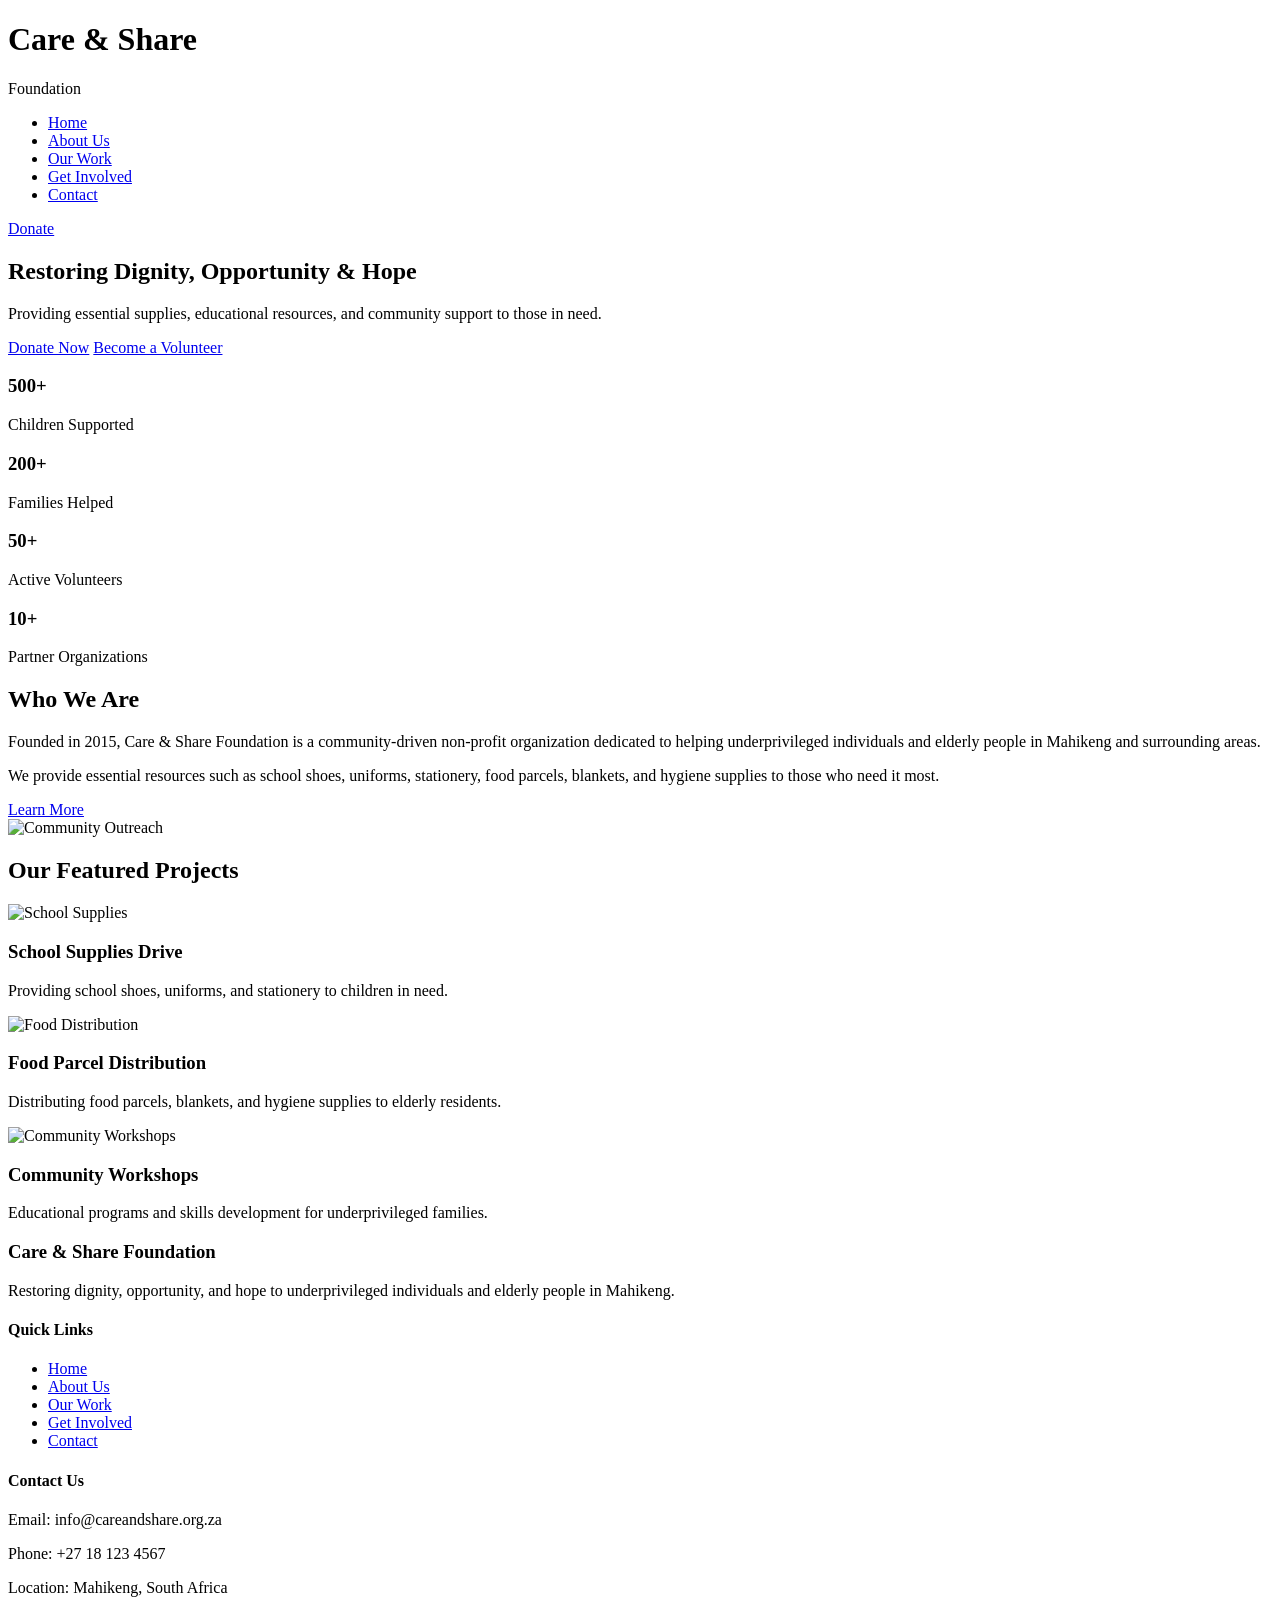
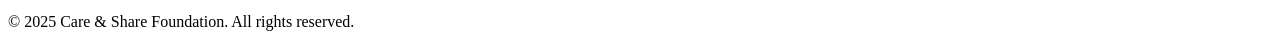
==== index.html @ 55c4fe8b "Update index.html" ====
<!DOCTYPE html>
<html lang="en">
<head>
    <meta charset="UTF-8" />
    <meta name="viewport" content="width=device-width, initial-scale=1.0" />
    <title>Home - Care &amp; Share Foundation</title>
    
</head>
<body>

    <!-- ===== HEADER / NAVIGATION ===== -->
    <header>
        <div class="container">
            <div class="logo">
                <h1>Care &amp; Share</h1>
                <p>Foundation</p>
            </div>
            <nav>
                <ul>
                    <li><a href="index.html" class="active">Home</a></li>
                    <li><a href="about.html">About Us</a></li>
                    <li><a href="services.html">Our Work</a></li>
                    <li><a href="enquiry.html">Get Involved</a></li>
                    <li><a href="contact.html">Contact</a></li>
                </ul>
            </nav>
            <div class="donate-btn">
                <a href="enquiry.html" class="btn-donate">Donate</a>
            </div>
        </div>
    </header>

    <!-- ===== HERO SECTION ===== -->
    <section class="hero">
        <div class="container">
            <div class="hero-content">
                <h2>Restoring Dignity, Opportunity &amp; Hope</h2>
                <p>Providing essential supplies, educational resources, and community support to those in need.</p>
                <div class="hero-buttons">
                    <a href="enquiry.html" class="btn-primary">Donate Now</a>
                    <a href="enquiry.html" class="btn-secondary">Become a Volunteer</a>
                </div>
            </div>
        </div>
    </section>

    <!-- ===== IMPACT STATS ===== -->
    <section class="stats">
        <div class="container">
            <div class="stat-box">
                <h3>500+</h3>
                <p>Children Supported</p>
            </div>
            <div class="stat-box">
                <h3>200+</h3>
                <p>Families Helped</p>
            </div>
            <div class="stat-box">
                <h3>50+</h3>
                <p>Active Volunteers</p>
            </div>
            <div class="stat-box">
                <h3>10+</h3>
                <p>Partner Organizations</p>
            </div>
        </div>
    </section>

    <!-- ===== ABOUT PREVIEW ===== -->
    <section class="about-preview">
        <div class="container">
            <div class="about-grid">
                <div class="about-text">
                    <h2>Who We Are</h2>
                    <p>Founded in 2015, Care &amp; Share Foundation is a community-driven non-profit organization dedicated to helping underprivileged individuals and elderly people in Mahikeng and surrounding areas.</p>
                    <p>We provide essential resources such as school shoes, uniforms, stationery, food parcels, blankets, and hygiene supplies to those who need it most.</p>
                    <a href="about.html" class="btn-primary">Learn More</a>
                </div>
                <div class="about-image">
                    <img src="_images/" alt="Community Outreach" />
                </div>
            </div>
        </div>
    </section>

    <!-- ===== FEATURED PROJECTS ===== -->
    <section class="projects">
        <div class="container">
            <h2>Our Featured Projects</h2>
            <div class="project-grid">
                <div class="project-card">
                    <img src="_images/" alt="School Supplies" />
                    <h3>School Supplies Drive</h3>
                    <p>Providing school shoes, uniforms, and stationery to children in need.</p>
                </div>
                <div class="project-card">
                    <img src="_images/" alt="Food Distribution" />
                    <h3>Food Parcel Distribution</h3>
                    <p>Distributing food parcels, blankets, and hygiene supplies to elderly residents.</p>
                </div>
                <div class="project-card">
                    <img src="_images/" alt="Community Workshops" />
                    <h3>Community Workshops</h3>
                    <p>Educational programs and skills development for underprivileged families.</p>
                </div>
            </div>
        </div>
    </section>

    <!-- ===== FOOTER ===== -->
    <footer>
        <div class="container">
            <div class="footer-grid">
                <div class="footer-about">
                    <h3>Care &amp; Share Foundation</h3>
                    <p>Restoring dignity, opportunity, and hope to underprivileged individuals and elderly people in Mahikeng.</p>
                </div>
                <div class="footer-links">
                    <h4>Quick Links</h4>
                    <ul>
                        <li><a href="index.html">Home</a></li>
                        <li><a href="about.html">About Us</a></li>
                        <li><a href="services.html">Our Work</a></li>
                        <li><a href="enquiry.html">Get Involved</a></li>
                        <li><a href="contact.html">Contact</a></li>
                    </ul>
                </div>
                <div class="footer-contact">
                    <h4>Contact Us</h4>
                    <p>Email: info@careandshare.org.za</p>
                    <p>Phone: +27 18 123 4567</p>
                    <p>Location: Mahikeng, South Africa</p>
                </div>
            </div>
            <div class="footer-bottom">
                <p>&copy; 2025 Care &amp; Share Foundation. All rights reserved.</p>
            </div>
        </div>
    </footer>

</body>
</html>
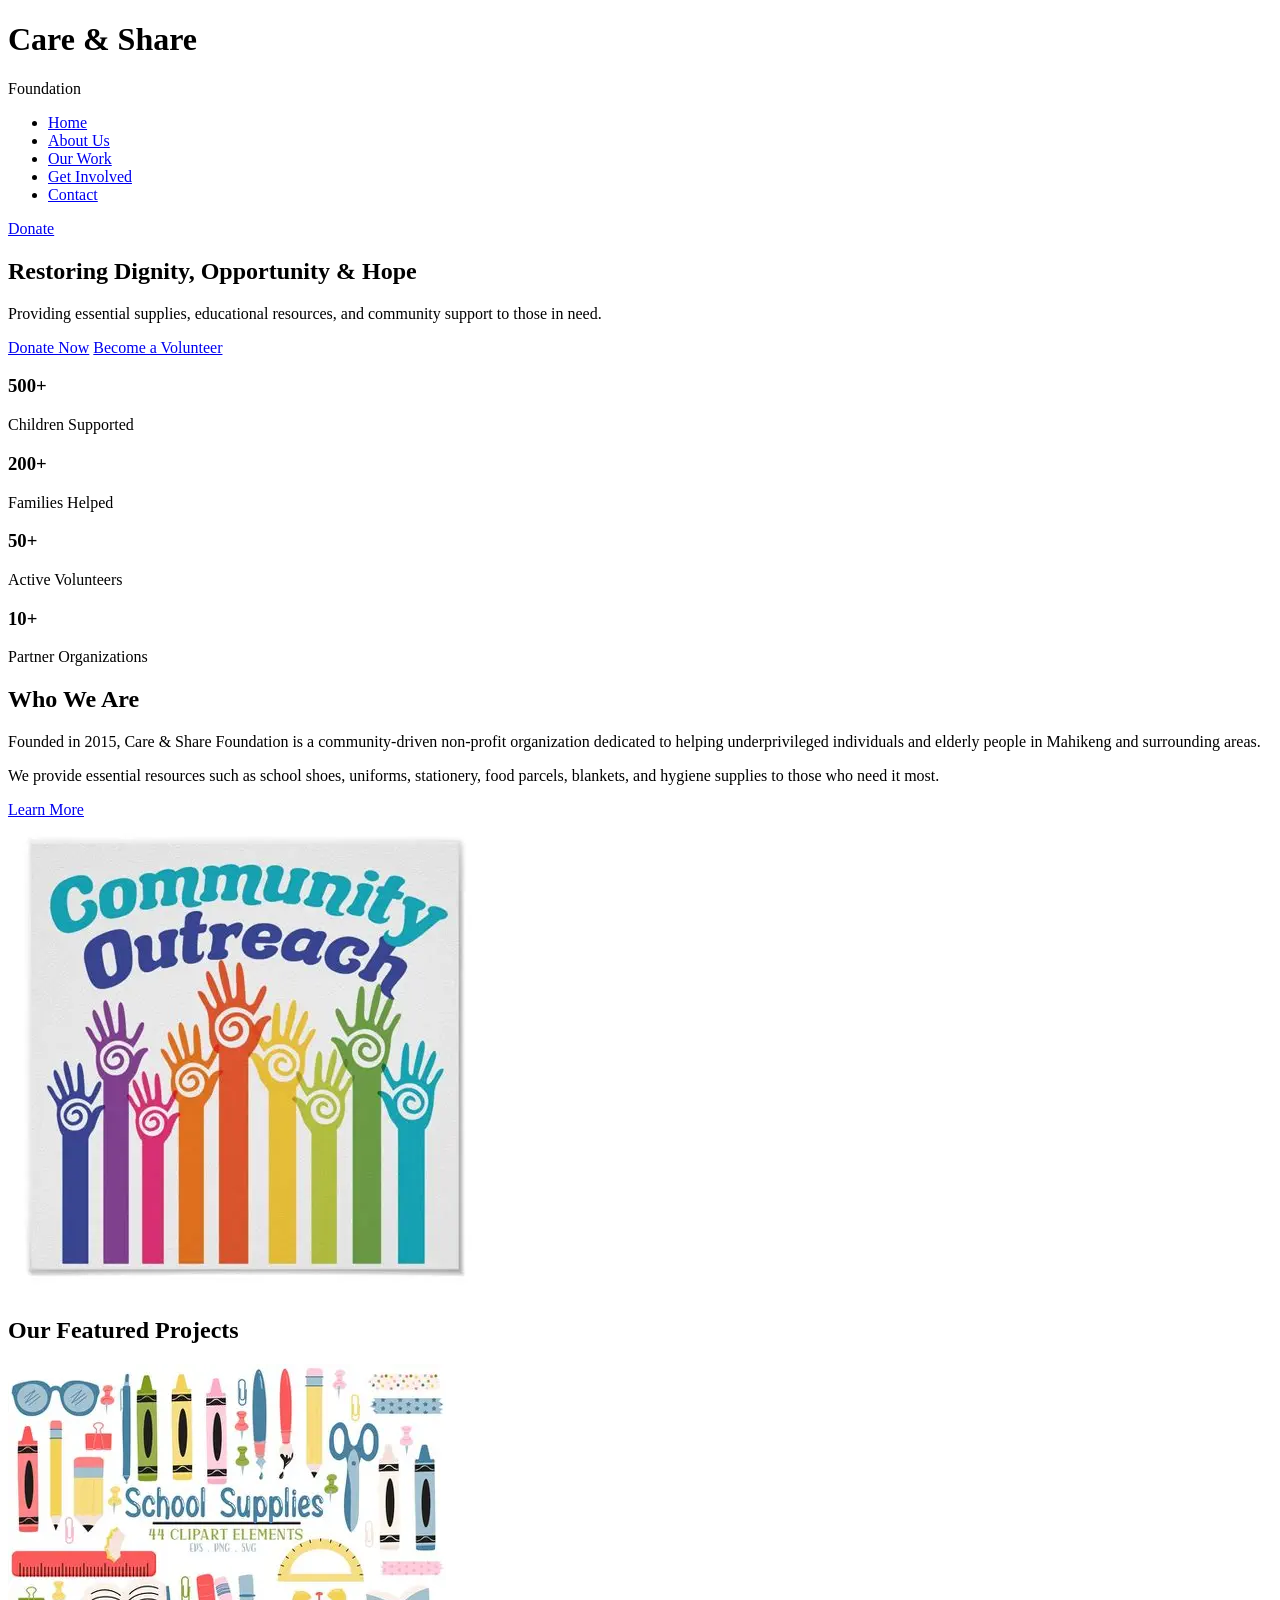
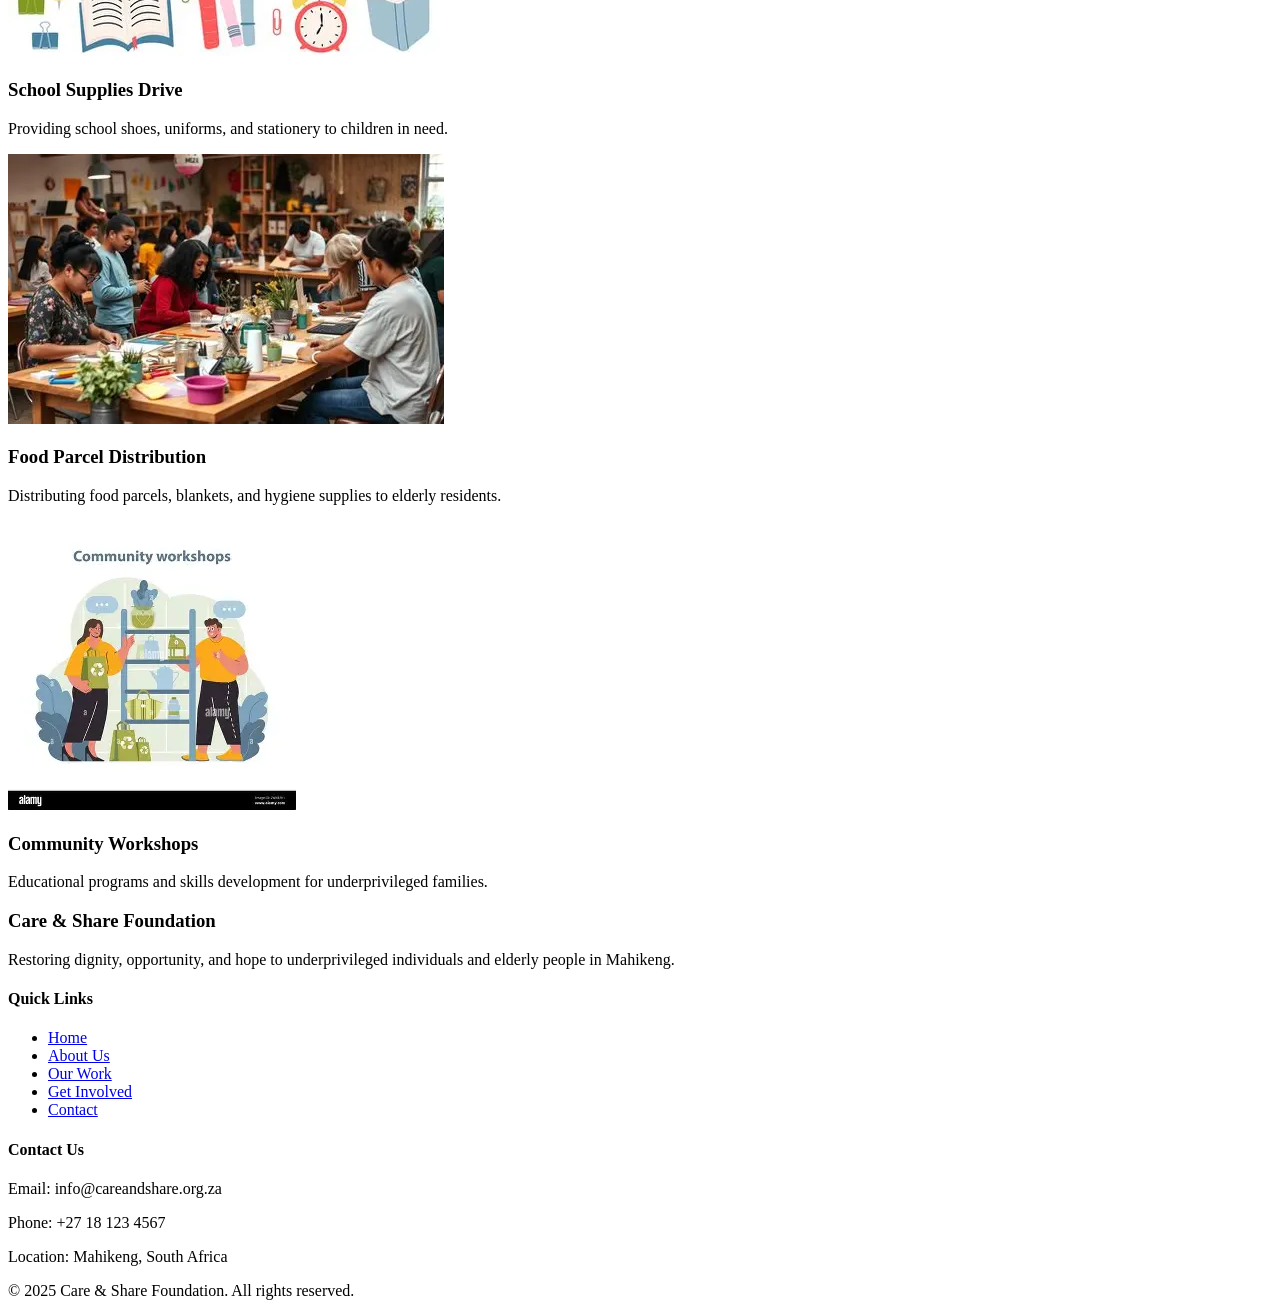
==== commit 2affb720: "Added pictures" ====
--- a/index.html
+++ b/index.html
@@ -77,7 +77,7 @@
                     <a href="about.html" class="btn-primary">Learn More</a>
                 </div>
                 <div class="about-image">
-                    <img src="_images/" alt="Community Outreach" />
+                    <img src="_images/CommumityOutrech.webp" alt="Community Outreach" />
                 </div>
             </div>
         </div>
@@ -89,17 +89,17 @@
             <h2>Our Featured Projects</h2>
             <div class="project-grid">
                 <div class="project-card">
-                    <img src="_images/" alt="School Supplies" />
+                    <img src="_images/SchoolSupplies.webp" alt="School Supplies" />
                     <h3>School Supplies Drive</h3>
                     <p>Providing school shoes, uniforms, and stationery to children in need.</p>
                 </div>
                 <div class="project-card">
-                    <img src="_images/" alt="Food Distribution" />
+                    <img src="_images/FoodDIstribution.webp" alt="Food Distribution" />
                     <h3>Food Parcel Distribution</h3>
                     <p>Distributing food parcels, blankets, and hygiene supplies to elderly residents.</p>
                 </div>
                 <div class="project-card">
-                    <img src="_images/" alt="Community Workshops" />
+                    <img src="_images/CommunityWorkshop.webp" alt="Community Workshops" />
                     <h3>Community Workshops</h3>
                     <p>Educational programs and skills development for underprivileged families.</p>
                 </div>
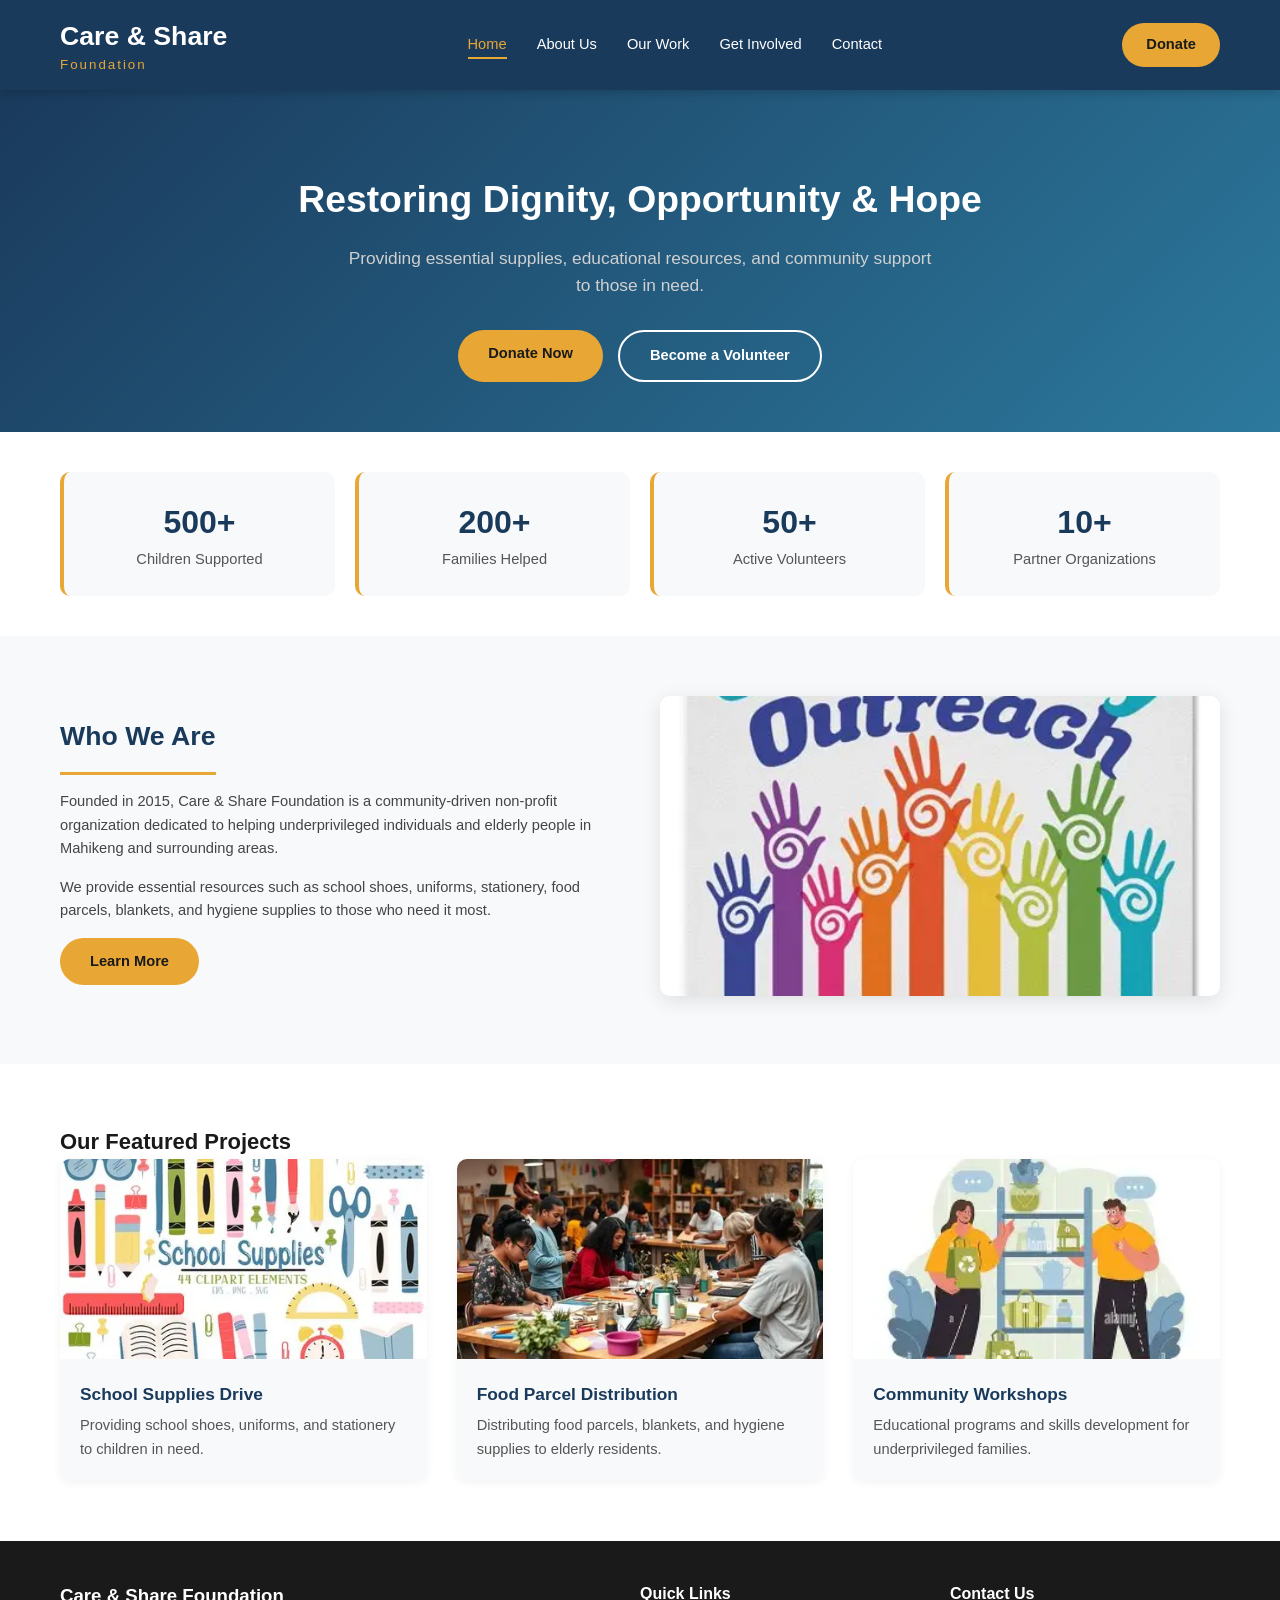
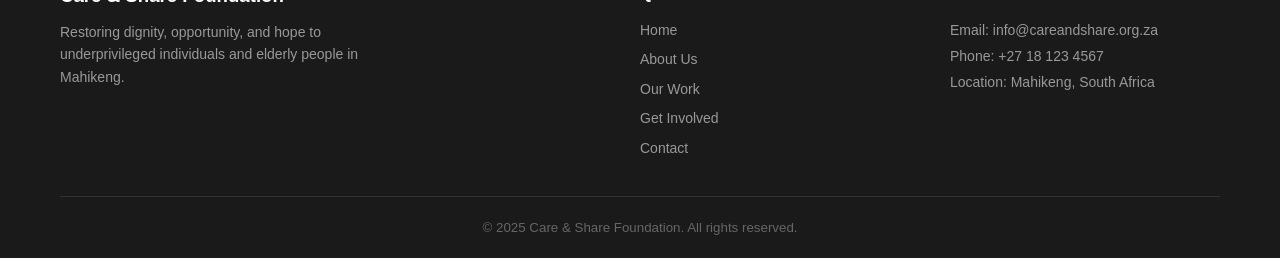
==== commit 3810ab39: "added internal javascript" ====
--- a/index.html
+++ b/index.html
@@ -3,6 +3,7 @@
 <head>
     <meta charset="UTF-8" />
     <meta name="viewport" content="width=device-width, initial-scale=1.0" />
+    <link rel="stylesheet" href="css_assets/style.css"/>
     <title>Home - Care &amp; Share Foundation</title>
     
 </head>
@@ -133,10 +134,58 @@
                 </div>
             </div>
             <div class="footer-bottom">
-                <p>&copy; 2025 Care &amp; Share Foundation. All rights reserved.</p>
+                <p>&copy; <span id="current-year">2025</span> Care &amp; Share Foundation. All rights reserved.</p>
+        
             </div>
         </div>
     </footer>
 
+    <!-- ===== JAVASCRIPT ===== -->
+    <script src="js_assets/script.js"></script>
+    <script>
+        // ===== INTERNAL JAVASCRIPT =====
+        
+        // 1. Highlight current page in navigation
+        (function () {
+            const currentPage = window.location.pathname.split('/').pop() || 'index.html';
+            const navLinks = document.querySelectorAll('nav a');
+            navLinks.forEach(function (link) {
+                if (link.getAttribute('href') === currentPage) {
+                    link.classList.add('active');
+                }
+            });
+        })();
+
+        // 2. Back to Top Button
+        (function () {
+            const backToTop = document.createElement('button');
+            backToTop.id = 'back-to-top';
+            backToTop.textContent = '↑';
+            backToTop.style.cssText = `
+                position: fixed; bottom: 30px; right: 30px;
+                width: 50px; height: 50px; border-radius: 50%;
+                background: #e8a735; color: #fff; border: none;
+                font-size: 22px; font-weight: bold; cursor: pointer;
+                box-shadow: 0 4px 12px rgba(0,0,0,0.25);
+                opacity: 0; visibility: hidden; transition: 0.3s; z-index: 999;
+            `;
+            document.body.appendChild(backToTop);
+            
+            window.addEventListener('scroll', function () {
+                if (window.scrollY > 300) {
+                    backToTop.style.opacity = '1';
+                    backToTop.style.visibility = 'visible';
+                } else {
+                    backToTop.style.opacity = '0';
+                    backToTop.style.visibility = 'hidden';
+                }
+            });
+            
+            backToTop.addEventListener('click', function () {
+                window.scrollTo({ top: 0, behavior: 'smooth' });
+            });
+        })();
+    </script>
+
 </body>
 </html>
--- a/css_assets/style.css
+++ b/css_assets/style.css
@@ -0,0 +1,1882 @@
+
+/* ===== 1. RESET & BASE ===== */
+* {
+    margin: 0;
+    padding: 0;
+    box-sizing: border-box;
+}
+
+body {
+    font-family: 'Segoe UI', Tahoma, Geneva, Verdana, sans-serif;
+    font-size: 11pt;
+    line-height: 1.6;
+    color: #1a1a1a;
+    background: #f8f9fa;
+}
+
+.container {
+    max-width: 1200px;
+    margin: 0 auto;
+    padding: 0 20px;
+}
+
+a {
+    text-decoration: none;
+    color: inherit;
+}
+
+img {
+    max-width: 100%;
+    height: auto;
+}
+
+/* ===== 2. COLORS ===== */
+:root {
+    --blue: #1a3a5c;
+    --gold: #e8a735;
+    --gold-dark: #d4941f;
+    --white: #ffffff;
+    --light-gray: #f8f9fa;
+    --gray: #555;
+    --dark: #1a1a1a;
+}
+
+/* ===== 3. BUTTONS ===== */
+.btn-primary,
+.btn-donate {
+    display: inline-block;
+    background: var(--gold);
+    color: var(--dark);
+    padding: 12px 30px;
+    border-radius: 30px;
+    font-weight: 600;
+    border: none;
+    cursor: pointer;
+    transition: 0.3s ease;
+}
+
+.btn-primary:hover,
+.btn-donate:hover {
+    background: var(--gold-dark);
+    transform: translateY(-2px);
+}
+
+.btn-secondary {
+    display: inline-block;
+    background: transparent;
+    color: var(--white);
+    padding: 12px 30px;
+    border-radius: 30px;
+    font-weight: 600;
+    border: 2px solid var(--white);
+    transition: 0.3s ease;
+}
+
+.btn-secondary:hover {
+    background: var(--white);
+    color: var(--blue);
+}
+
+.btn-outline {
+    display: inline-block;
+    background: transparent;
+    color: var(--gold);
+    padding: 8px 20px;
+    border-radius: 30px;
+    font-weight: 600;
+    border: 2px solid var(--gold);
+    transition: 0.3s ease;
+    font-size: 10pt;
+}
+
+.btn-outline:hover {
+    background: var(--gold);
+    color: var(--white);
+}
+
+.btn-donate {
+    padding: 10px 24px;
+}
+
+/* ===== 4. HEADER ===== */
+header {
+    background: var(--blue);
+    padding: 15px 0;
+    position: sticky;
+    top: 0;
+    z-index: 100;
+    box-shadow: 0 2px 10px rgba(0, 0, 0, 0.2);
+}
+
+header .container {
+    display: flex;
+    justify-content: space-between;
+    align-items: center;
+}
+
+.logo h1 {
+    font-size: 20pt;
+    color: var(--white);
+    font-weight: 700;
+}
+
+.logo p {
+    color: var(--gold);
+    font-size: 10pt;
+    letter-spacing: 2px;
+    margin-top: -4px;
+}
+
+nav ul {
+    list-style: none;
+    display: flex;
+    gap: 30px;
+}
+
+nav ul li a {
+    color: var(--white);
+    font-size: 11pt;
+    font-weight: 500;
+    padding: 5px 0;
+    border-bottom: 2px solid transparent;
+    transition: 0.3s ease;
+}
+
+nav ul li a:hover,
+nav ul li a.active {
+    color: var(--gold);
+    border-bottom-color: var(--gold);
+}
+
+/* ===== 5. HERO ===== */
+.hero {
+    background: linear-gradient(135deg, var(--blue), #2c7a9e);
+    padding: 80px 0;
+    text-align: center;
+}
+
+.hero-content h2 {
+    font-size: 28pt;
+    color: var(--white);
+    font-weight: 700;
+    margin-bottom: 15px;
+}
+
+.hero-content p {
+    font-size: 13pt;
+    color: #d0d0d0;
+    max-width: 600px;
+    margin: 0 auto 30px;
+}
+
+.hero-buttons {
+    display: flex;
+    gap: 15px;
+    justify-content: center;
+}
+
+/* ===== 6. STATS ===== */
+.stats {
+    background: var(--white);
+    padding: 40px 0;
+    margin-top: -30px;
+    position: relative;
+    z-index: 2;
+}
+
+.stats .container {
+    display: grid;
+    grid-template-columns: repeat(4, 1fr);
+    gap: 20px;
+}
+
+.stat-box {
+    text-align: center;
+    padding: 25px 20px;
+    background: var(--light-gray);
+    border-radius: 10px;
+    border-left: 4px solid var(--gold);
+    transition: 0.3s ease;
+}
+
+.stat-box:hover {
+    transform: translateY(-5px);
+    box-shadow: 0 5px 20px rgba(0, 0, 0, 0.08);
+}
+
+.stat-box h3 {
+    font-size: 24pt;
+    color: var(--blue);
+    font-weight: 700;
+}
+
+.stat-box p {
+    color: var(--gray);
+    font-size: 11pt;
+}
+
+/* ===== 7. ABOUT PREVIEW ===== */
+.about-preview {
+    padding: 60px 0;
+    background: var(--light-gray);
+}
+
+.about-grid {
+    display: grid;
+    grid-template-columns: 1fr 1fr;
+    gap: 40px;
+    align-items: center;
+}
+
+.about-text h2 {
+    font-size: 20pt;
+    color: var(--blue);
+    margin-bottom: 15px;
+    padding-bottom: 15px;
+    border-bottom: 3px solid var(--gold);
+    display: inline-block;
+}
+
+.about-text p {
+    color: #444;
+    margin-bottom: 15px;
+}
+
+.about-image img {
+    border-radius: 10px;
+    width: 100%;
+    height: 300px;
+    object-fit: cover;
+    box-shadow: 0 5px 20px rgba(0, 0, 0, 0.1);
+    transition: 0.5s ease;
+}
+
+.about-image img:hover {
+    transform: scale(1.02);
+}
+
+/* ===== 8. PROJECTS ===== */
+.projects {
+    padding: 60px 0;
+    background: var(--white);
+}
+
+.section-title {
+    text-align: center;
+    font-size: 22pt;
+    color: var(--blue);
+    margin-bottom: 40px;
+}
+
+.section-title::after {
+    content: '';
+    display: block;
+    width: 80px;
+    height: 3px;
+    background: var(--gold);
+    margin: 10px auto 0;
+}
+
+.project-grid {
+    display: grid;
+    grid-template-columns: repeat(3, 1fr);
+    gap: 30px;
+}
+
+.project-card {
+    background: var(--light-gray);
+    border-radius: 10px;
+    overflow: hidden;
+    transition: 0.3s ease;
+    box-shadow: 0 2px 10px rgba(0, 0, 0, 0.05);
+}
+
+.project-card:hover {
+    transform: translateY(-8px);
+    box-shadow: 0 10px 30px rgba(0, 0, 0, 0.12);
+}
+
+.project-card img {
+    width: 100%;
+    height: 200px;
+    object-fit: cover;
+    transition: 0.5s ease;
+}
+
+.project-card:hover img {
+    transform: scale(1.05);
+}
+
+.project-card h3 {
+    font-size: 13pt;
+    color: var(--blue);
+    padding: 15px 20px 5px;
+}
+
+.project-card p {
+    padding: 0 20px 20px;
+    color: var(--gray);
+}
+
+/* ===== 9. PAGE HEADER ===== */
+.page-header {
+    background: linear-gradient(135deg, var(--blue), #2c7a9e);
+    padding: 50px 0;
+    text-align: center;
+}
+
+.page-header h1 {
+    font-size: 24pt;
+    color: var(--white);
+    font-weight: 700;
+}
+
+.page-header p {
+    color: #d0d0d0;
+    font-size: 12pt;
+    margin-top: 10px;
+}
+
+/* ===== 10. MISSION & VISION ===== */
+.mission-vision {
+    padding: 60px 0;
+    background: var(--light-gray);
+}
+
+.mv-grid {
+    display: grid;
+    grid-template-columns: 1fr 1fr;
+    gap: 30px;
+}
+
+.mission-box,
+.vision-box {
+    padding: 35px 30px;
+    border-radius: 10px;
+    text-align: center;
+    transition: 0.3s ease;
+}
+
+.mission-box:hover,
+.vision-box:hover {
+    transform: translateY(-5px);
+}
+
+.mission-box {
+    background: var(--blue);
+    color: var(--white);
+}
+
+.mission-box h2 {
+    color: var(--gold);
+    font-size: 18pt;
+    margin-bottom: 10px;
+}
+
+.vision-box {
+    background: var(--gold);
+    color: var(--dark);
+}
+
+.vision-box h2 {
+    font-size: 18pt;
+    margin-bottom: 10px;
+}
+
+/* ===== 11. VALUES ===== */
+.values {
+    padding: 60px 0;
+    background: var(--white);
+}
+
+.values-grid {
+    display: grid;
+    grid-template-columns: repeat(4, 1fr);
+    gap: 20px;
+}
+
+.value-card {
+    text-align: center;
+    padding: 25px 20px;
+    background: var(--light-gray);
+    border-radius: 10px;
+    border-top: 4px solid var(--gold);
+    transition: 0.3s ease;
+}
+
+.value-card:hover {
+    transform: translateY(-5px);
+    box-shadow: 0 5px 20px rgba(0, 0, 0, 0.08);
+}
+
+.value-card h3 {
+    font-size: 13pt;
+    color: var(--blue);
+    margin-bottom: 8px;
+}
+
+.value-card p {
+    color: var(--gray);
+    font-size: 10.5pt;
+}
+
+/* ===== 12. TEAM ===== */
+.team {
+    padding: 60px 0;
+    background: var(--light-gray);
+}
+
+.team-grid {
+    display: grid;
+    grid-template-columns: repeat(4, 1fr);
+    gap: 30px;
+}
+
+.team-member {
+    text-align: center;
+    background: var(--white);
+    padding: 25px 20px;
+    border-radius: 10px;
+    box-shadow: 0 2px 10px rgba(0, 0, 0, 0.05);
+    transition: 0.3s ease;
+}
+
+.team-member:hover {
+    transform: translateY(-5px);
+    box-shadow: 0 8px 25px rgba(0, 0, 0, 0.1);
+}
+
+.team-member img {
+    border-radius: 50%;
+    width: 150px;
+    height: 150px;
+    object-fit: cover;
+    margin-bottom: 15px;
+    border: 3px solid var(--light-gray);
+    transition: 0.3s ease;
+}
+
+.team-member:hover img {
+    border-color: var(--gold);
+}
+
+.team-member h3 {
+    font-size: 13pt;
+    color: var(--blue);
+}
+
+.team-member p {
+    color: #777;
+    font-size: 10.5pt;
+}
+
+/* ===== 13. SERVICES ===== */
+.services {
+    padding: 60px 0;
+    background: var(--white);
+}
+
+.service-card {
+    display: grid;
+    grid-template-columns: 1fr 1fr;
+    gap: 40px;
+    align-items: center;
+    margin-bottom: 50px;
+    padding-bottom: 50px;
+    border-bottom: 1px solid #e8e8e8;
+}
+
+.service-card:last-child {
+    border-bottom: none;
+    margin-bottom: 0;
+    padding-bottom: 0;
+}
+
+.service-card.reverse {
+    direction: rtl;
+}
+
+.service-card.reverse .service-text {
+    direction: ltr;
+}
+
+.service-text h2 {
+    font-size: 18pt;
+    color: var(--blue);
+    margin-bottom: 10px;
+    padding-bottom: 12px;
+    border-bottom: 3px solid var(--gold);
+    display: inline-block;
+}
+
+.service-text p {
+    color: var(--gray);
+    margin-bottom: 15px;
+}
+
+.service-text ul {
+    padding-left: 20px;
+    color: var(--gray);
+    margin-bottom: 15px;
+}
+
+.service-text ul li {
+    list-style: none;
+    padding-left: 20px;
+    position: relative;
+    margin-bottom: 5px;
+}
+
+.service-text ul li::before {
+    content: '✓';
+    color: var(--gold);
+    position: absolute;
+    left: 0;
+    font-weight: 700;
+}
+
+.service-image img {
+    border-radius: 10px;
+    width: 100%;
+    height: 250px;
+    object-fit: cover;
+    box-shadow: 0 5px 20px rgba(0, 0, 0, 0.08);
+    transition: 0.5s ease;
+}
+
+.service-image img:hover {
+    transform: scale(1.02);
+}
+
+/* ===== 14. OUR STORY ===== */
+.our-story {
+    padding: 60px 0;
+    background: var(--white);
+}
+
+.story-grid {
+    display: grid;
+    grid-template-columns: 1fr 1fr;
+    gap: 40px;
+    align-items: center;
+}
+
+.story-text h2 {
+    font-size: 20pt;
+    color: var(--blue);
+    margin-bottom: 15px;
+    padding-bottom: 15px;
+    border-bottom: 3px solid var(--gold);
+    display: inline-block;
+}
+
+.story-text p {
+    color: #444;
+    margin-bottom: 12px;
+}
+
+.story-image img {
+    border-radius: 10px;
+    width: 100%;
+    height: 350px;
+    object-fit: cover;
+    box-shadow: 0 5px 20px rgba(0, 0, 0, 0.1);
+}
+
+/* ===== 15. CTA ===== */
+.cta-section {
+    background: linear-gradient(135deg, var(--blue), #2c7a9e);
+    padding: 60px 0;
+    text-align: center;
+}
+
+.cta-section h2 {
+    font-size: 22pt;
+    color: var(--white);
+    margin-bottom: 10px;
+}
+
+.cta-section p {
+    color: #d0d0d0;
+    font-size: 12pt;
+    margin-bottom: 20px;
+}
+
+
+/* ---- 16a. Form Layouts ---- */
+.enquiry-form {
+    padding: 60px 0;
+    background: var(--white);
+}
+
+.contact-form {
+    padding: 60px 0;
+    background: var(--light-gray);
+}
+
+.form-grid {
+    display: grid;
+    grid-template-columns: 1fr 1fr;
+    gap: 50px;
+}
+
+.form-row {
+    display: grid;
+    grid-template-columns: 1fr 1fr;
+    gap: 20px;
+}
+
+/* ---- 16b. Form Containers ---- */
+.form-container,
+.contact-form form {
+    background: var(--light-gray);
+    padding: 35px 30px;
+    border-radius: 10px;
+    box-shadow: 0 2px 10px rgba(0, 0, 0, 0.05);
+}
+
+.contact-form form {
+    max-width: 800px;
+    margin: 0 auto;
+    background: var(--white);
+    padding: 40px;
+}
+
+.form-container h2,
+.contact-form h2 {
+    font-size: 16pt;
+    color: var(--blue);
+    margin-bottom: 20px;
+}
+
+.contact-form h2 {
+    text-align: center;
+    font-size: 20pt;
+}
+
+/* ---- 16c. Form Labels ---- */
+.form-container label,
+.contact-form label {
+    display: block;
+    font-weight: 600;
+    color: var(--blue);
+    margin-bottom: 5px;
+}
+
+/* ---- 16d. Form Inputs ---- */
+.form-container input,
+.form-container select,
+.form-container textarea,
+.contact-form input,
+.contact-form textarea {
+    width: 100%;
+    padding: 10px 15px;
+    border: 1px solid #d0d0d0;
+    border-radius: 6px;
+    font-size: 11pt;
+    margin-bottom: 15px;
+    font-family: inherit;
+    transition: 0.3s ease;
+}
+
+.form-container input:focus,
+.form-container select:focus,
+.form-container textarea:focus,
+.contact-form input:focus,
+.contact-form textarea:focus {
+    outline: none;
+    border-color: var(--gold);
+    box-shadow: 0 0 0 3px rgba(232, 167, 53, 0.2);
+}
+
+/* ---- 16e. Form Buttons ---- */
+.form-container .btn-primary,
+.contact-form .btn-primary {
+    width: 100%;
+    text-align: center;
+}
+
+/* ---- 16f. Enquiry Options ---- */
+.form-text h2 {
+    font-size: 20pt;
+    color: var(--blue);
+    margin-bottom: 15px;
+    padding-bottom: 15px;
+    border-bottom: 3px solid var(--gold);
+    display: inline-block;
+}
+
+.form-text p {
+    color: var(--gray);
+    margin-bottom: 30px;
+}
+
+.options {
+    display: grid;
+    gap: 15px;
+}
+
+.option {
+    background: var(--light-gray);
+    padding: 18px 20px;
+    border-radius: 8px;
+    border-left: 4px solid var(--gold);
+    transition: 0.3s ease;
+}
+
+.option:hover {
+    transform: translateX(5px);
+    box-shadow: 0 2px 10px rgba(0, 0, 0, 0.05);
+}
+
+.option h3 {
+    font-size: 13pt;
+    color: var(--blue);
+}
+
+.option p {
+    color: var(--gray);
+    font-size: 10.5pt;
+    margin: 0;
+}
+
+
+/* ---- 17a. Contact Info Cards ---- */
+.contact-info {
+    padding: 60px 0;
+    background: var(--light-gray);
+}
+
+.contact-grid {
+    display: grid;
+    grid-template-columns: repeat(4, 1fr);
+    gap: 20px;
+}
+
+.contact-card {
+    background: var(--white);
+    padding: 25px 20px;
+    border-radius: 10px;
+    text-align: center;
+    box-shadow: 0 2px 10px rgba(0, 0, 0, 0.05);
+    transition: 0.3s ease;
+}
+
+.contact-card:hover {
+    transform: translateY(-5px);
+    box-shadow: 0 8px 25px rgba(0, 0, 0, 0.1);
+}
+
+.contact-card h3 {
+    font-size: 13pt;
+    color: var(--blue);
+    margin-bottom: 10px;
+}
+
+.contact-card p {
+    color: var(--gray);
+    font-size: 10.5pt;
+    margin-bottom: 3px;
+}
+
+/* ----  Locations ---- */
+.locations {
+    padding: 60px 0;
+    background: var(--white);
+}
+
+.location-grid {
+    display: grid;
+    grid-template-columns: repeat(3, 1fr);
+    gap: 30px;
+}
+
+.location-card {
+    background: var(--light-gray);
+    border-radius: 10px;
+    padding: 25px 30px;
+    border-left: 4px solid var(--gold);
+    transition: 0.3s ease;
+}
+
+.location-card:hover {
+    transform: translateY(-5px);
+    box-shadow: 0 5px 20px rgba(0, 0, 0, 0.08);
+}
+
+.location-card h3 {
+    font-size: 14pt;
+    color: var(--blue);
+    margin-bottom: 12px;
+}
+
+.location-card p {
+    color: var(--gray);
+    font-size: 10.5pt;
+    margin-bottom: 4px;
+}
+
+.location-card p strong {
+    color: var(--blue);
+}
+
+/* ============================================================
+   CARE & SHARE FOUNDATION - STYLESHEET
+   ============================================================ */
+
+/* ===== 1. RESET & BASE ===== */
+* {
+    margin: 0;
+    padding: 0;
+    box-sizing: border-box;
+}
+
+body {
+    font-family: 'Segoe UI', Tahoma, Geneva, Verdana, sans-serif;
+    font-size: 11pt;
+    line-height: 1.6;
+    color: #1a1a1a;
+    background: #f8f9fa;
+}
+
+.container {
+    max-width: 1200px;
+    margin: 0 auto;
+    padding: 0 20px;
+}
+
+a {
+    text-decoration: none;
+    color: inherit;
+}
+
+img {
+    max-width: 100%;
+    height: auto;
+}
+
+/* ===== 2. COLORS ===== */
+:root {
+    --blue: #1a3a5c;
+    --gold: #e8a735;
+    --gold-dark: #d4941f;
+    --white: #ffffff;
+    --light-gray: #f8f9fa;
+    --gray: #555;
+    --dark: #1a1a1a;
+}
+
+/* ===== 3. BUTTONS ===== */
+.btn-primary,
+.btn-donate {
+    display: inline-block;
+    background: var(--gold);
+    color: var(--dark);
+    padding: 12px 30px;
+    border-radius: 30px;
+    font-weight: 600;
+    border: none;
+    cursor: pointer;
+    transition: 0.3s ease;
+}
+
+.btn-primary:hover,
+.btn-donate:hover {
+    background: var(--gold-dark);
+    transform: translateY(-2px);
+}
+
+.btn-secondary {
+    display: inline-block;
+    background: transparent;
+    color: var(--white);
+    padding: 12px 30px;
+    border-radius: 30px;
+    font-weight: 600;
+    border: 2px solid var(--white);
+    transition: 0.3s ease;
+}
+
+.btn-secondary:hover {
+    background: var(--white);
+    color: var(--blue);
+}
+
+.btn-outline {
+    display: inline-block;
+    background: transparent;
+    color: var(--gold);
+    padding: 8px 20px;
+    border-radius: 30px;
+    font-weight: 600;
+    border: 2px solid var(--gold);
+    transition: 0.3s ease;
+    font-size: 10pt;
+}
+
+.btn-outline:hover {
+    background: var(--gold);
+    color: var(--white);
+}
+
+.btn-donate {
+    padding: 10px 24px;
+}
+
+/* ===== 4. HEADER ===== */
+header {
+    background: var(--blue);
+    padding: 15px 0;
+    position: sticky;
+    top: 0;
+    z-index: 100;
+    box-shadow: 0 2px 10px rgba(0, 0, 0, 0.2);
+}
+
+header .container {
+    display: flex;
+    justify-content: space-between;
+    align-items: center;
+}
+
+.logo h1 {
+    font-size: 20pt;
+    color: var(--white);
+    font-weight: 700;
+}
+
+.logo p {
+    color: var(--gold);
+    font-size: 10pt;
+    letter-spacing: 2px;
+    margin-top: -4px;
+}
+
+nav ul {
+    list-style: none;
+    display: flex;
+    gap: 30px;
+}
+
+nav ul li a {
+    color: var(--white);
+    font-size: 11pt;
+    font-weight: 500;
+    padding: 5px 0;
+    border-bottom: 2px solid transparent;
+    transition: 0.3s ease;
+}
+
+nav ul li a:hover,
+nav ul li a.active {
+    color: var(--gold);
+    border-bottom-color: var(--gold);
+}
+
+/* ===== 5. HERO ===== */
+.hero {
+    background: linear-gradient(135deg, var(--blue), #2c7a9e);
+    padding: 80px 0;
+    text-align: center;
+}
+
+.hero-content h2 {
+    font-size: 28pt;
+    color: var(--white);
+    font-weight: 700;
+    margin-bottom: 15px;
+}
+
+.hero-content p {
+    font-size: 13pt;
+    color: #d0d0d0;
+    max-width: 600px;
+    margin: 0 auto 30px;
+}
+
+.hero-buttons {
+    display: flex;
+    gap: 15px;
+    justify-content: center;
+}
+
+/* ===== 6. STATS ===== */
+.stats {
+    background: var(--white);
+    padding: 40px 0;
+    margin-top: -30px;
+    position: relative;
+    z-index: 2;
+}
+
+.stats .container {
+    display: grid;
+    grid-template-columns: repeat(4, 1fr);
+    gap: 20px;
+}
+
+.stat-box {
+    text-align: center;
+    padding: 25px 20px;
+    background: var(--light-gray);
+    border-radius: 10px;
+    border-left: 4px solid var(--gold);
+    transition: 0.3s ease;
+}
+
+.stat-box:hover {
+    transform: translateY(-5px);
+    box-shadow: 0 5px 20px rgba(0, 0, 0, 0.08);
+}
+
+.stat-box h3 {
+    font-size: 24pt;
+    color: var(--blue);
+    font-weight: 700;
+}
+
+.stat-box p {
+    color: var(--gray);
+    font-size: 11pt;
+}
+
+/* ===== 7. ABOUT PREVIEW ===== */
+.about-preview {
+    padding: 60px 0;
+    background: var(--light-gray);
+}
+
+.about-grid {
+    display: grid;
+    grid-template-columns: 1fr 1fr;
+    gap: 40px;
+    align-items: center;
+}
+
+.about-text h2 {
+    font-size: 20pt;
+    color: var(--blue);
+    margin-bottom: 15px;
+    padding-bottom: 15px;
+    border-bottom: 3px solid var(--gold);
+    display: inline-block;
+}
+
+.about-text p {
+    color: #444;
+    margin-bottom: 15px;
+}
+
+.about-image img {
+    border-radius: 10px;
+    width: 100%;
+    height: 300px;
+    object-fit: cover;
+    box-shadow: 0 5px 20px rgba(0, 0, 0, 0.1);
+    transition: 0.5s ease;
+}
+
+.about-image img:hover {
+    transform: scale(1.02);
+}
+
+/* ===== 8. PROJECTS ===== */
+.projects {
+    padding: 60px 0;
+    background: var(--white);
+}
+
+.section-title {
+    text-align: center;
+    font-size: 22pt;
+    color: var(--blue);
+    margin-bottom: 40px;
+}
+
+.section-title::after {
+    content: '';
+    display: block;
+    width: 80px;
+    height: 3px;
+    background: var(--gold);
+    margin: 10px auto 0;
+}
+
+.project-grid {
+    display: grid;
+    grid-template-columns: repeat(3, 1fr);
+    gap: 30px;
+}
+
+.project-card {
+    background: var(--light-gray);
+    border-radius: 10px;
+    overflow: hidden;
+    transition: 0.3s ease;
+    box-shadow: 0 2px 10px rgba(0, 0, 0, 0.05);
+}
+
+.project-card:hover {
+    transform: translateY(-8px);
+    box-shadow: 0 10px 30px rgba(0, 0, 0, 0.12);
+}
+
+.project-card img {
+    width: 100%;
+    height: 200px;
+    object-fit: cover;
+    transition: 0.5s ease;
+}
+
+.project-card:hover img {
+    transform: scale(1.05);
+}
+
+.project-card h3 {
+    font-size: 13pt;
+    color: var(--blue);
+    padding: 15px 20px 5px;
+}
+
+.project-card p {
+    padding: 0 20px 20px;
+    color: var(--gray);
+}
+
+/* ===== 9. PAGE HEADER ===== */
+.page-header {
+    background: linear-gradient(135deg, var(--blue), #2c7a9e);
+    padding: 50px 0;
+    text-align: center;
+}
+
+.page-header h1 {
+    font-size: 24pt;
+    color: var(--white);
+    font-weight: 700;
+}
+
+.page-header p {
+    color: #d0d0d0;
+    font-size: 12pt;
+    margin-top: 10px;
+}
+
+/* ===== 10. MISSION & VISION ===== */
+.mission-vision {
+    padding: 60px 0;
+    background: var(--light-gray);
+}
+
+.mv-grid {
+    display: grid;
+    grid-template-columns: 1fr 1fr;
+    gap: 30px;
+}
+
+.mission-box,
+.vision-box {
+    padding: 35px 30px;
+    border-radius: 10px;
+    text-align: center;
+    transition: 0.3s ease;
+}
+
+.mission-box:hover,
+.vision-box:hover {
+    transform: translateY(-5px);
+}
+
+.mission-box {
+    background: var(--blue);
+    color: var(--white);
+}
+
+.mission-box h2 {
+    color: var(--gold);
+    font-size: 18pt;
+    margin-bottom: 10px;
+}
+
+.vision-box {
+    background: var(--gold);
+    color: var(--dark);
+}
+
+.vision-box h2 {
+    font-size: 18pt;
+    margin-bottom: 10px;
+}
+
+/* ===== 11. VALUES ===== */
+.values {
+    padding: 60px 0;
+    background: var(--white);
+}
+
+.values-grid {
+    display: grid;
+    grid-template-columns: repeat(4, 1fr);
+    gap: 20px;
+}
+
+.value-card {
+    text-align: center;
+    padding: 25px 20px;
+    background: var(--light-gray);
+    border-radius: 10px;
+    border-top: 4px solid var(--gold);
+    transition: 0.3s ease;
+}
+
+.value-card:hover {
+    transform: translateY(-5px);
+    box-shadow: 0 5px 20px rgba(0, 0, 0, 0.08);
+}
+
+.value-card h3 {
+    font-size: 13pt;
+    color: var(--blue);
+    margin-bottom: 8px;
+}
+
+.value-card p {
+    color: var(--gray);
+    font-size: 10.5pt;
+}
+
+/* ===== 12. TEAM ===== */
+.team {
+    padding: 60px 0;
+    background: var(--light-gray);
+}
+
+.team-grid {
+    display: grid;
+    grid-template-columns: repeat(4, 1fr);
+    gap: 30px;
+}
+
+.team-member {
+    text-align: center;
+    background: var(--white);
+    padding: 25px 20px;
+    border-radius: 10px;
+    box-shadow: 0 2px 10px rgba(0, 0, 0, 0.05);
+    transition: 0.3s ease;
+}
+
+.team-member:hover {
+    transform: translateY(-5px);
+    box-shadow: 0 8px 25px rgba(0, 0, 0, 0.1);
+}
+
+.team-member img {
+    border-radius: 50%;
+    width: 150px;
+    height: 150px;
+    object-fit: cover;
+    margin-bottom: 15px;
+    border: 3px solid var(--light-gray);
+    transition: 0.3s ease;
+}
+
+.team-member:hover img {
+    border-color: var(--gold);
+}
+
+.team-member h3 {
+    font-size: 13pt;
+    color: var(--blue);
+}
+
+.team-member p {
+    color: #777;
+    font-size: 10.5pt;
+}
+
+/* ===== 13. SERVICES ===== */
+.services {
+    padding: 60px 0;
+    background: var(--white);
+}
+
+.service-card {
+    display: grid;
+    grid-template-columns: 1fr 1fr;
+    gap: 40px;
+    align-items: center;
+    margin-bottom: 50px;
+    padding-bottom: 50px;
+    border-bottom: 1px solid #e8e8e8;
+}
+
+.service-card:last-child {
+    border-bottom: none;
+    margin-bottom: 0;
+    padding-bottom: 0;
+}
+
+.service-card.reverse {
+    direction: rtl;
+}
+
+.service-card.reverse .service-text {
+    direction: ltr;
+}
+
+.service-text h2 {
+    font-size: 18pt;
+    color: var(--blue);
+    margin-bottom: 10px;
+    padding-bottom: 12px;
+    border-bottom: 3px solid var(--gold);
+    display: inline-block;
+}
+
+.service-text p {
+    color: var(--gray);
+    margin-bottom: 15px;
+}
+
+.service-text ul {
+    padding-left: 20px;
+    color: var(--gray);
+    margin-bottom: 15px;
+}
+
+.service-text ul li {
+    list-style: none;
+    padding-left: 20px;
+    position: relative;
+    margin-bottom: 5px;
+}
+
+.service-text ul li::before {
+    content: '✓';
+    color: var(--gold);
+    position: absolute;
+    left: 0;
+    font-weight: 700;
+}
+
+.service-image img {
+    border-radius: 10px;
+    width: 100%;
+    height: 250px;
+    object-fit: cover;
+    box-shadow: 0 5px 20px rgba(0, 0, 0, 0.08);
+    transition: 0.5s ease;
+}
+
+.service-image img:hover {
+    transform: scale(1.02);
+}
+
+/* ===== 14. OUR STORY ===== */
+.our-story {
+    padding: 60px 0;
+    background: var(--white);
+}
+
+.story-grid {
+    display: grid;
+    grid-template-columns: 1fr 1fr;
+    gap: 40px;
+    align-items: center;
+}
+
+.story-text h2 {
+    font-size: 20pt;
+    color: var(--blue);
+    margin-bottom: 15px;
+    padding-bottom: 15px;
+    border-bottom: 3px solid var(--gold);
+    display: inline-block;
+}
+
+.story-text p {
+    color: #444;
+    margin-bottom: 12px;
+}
+
+.story-image img {
+    border-radius: 10px;
+    width: 100%;
+    height: 350px;
+    object-fit: cover;
+    box-shadow: 0 5px 20px rgba(0, 0, 0, 0.1);
+}
+
+/* ===== 15. CTA ===== */
+.cta-section {
+    background: linear-gradient(135deg, var(--blue), #2c7a9e);
+    padding: 60px 0;
+    text-align: center;
+}
+
+.cta-section h2 {
+    font-size: 22pt;
+    color: var(--white);
+    margin-bottom: 10px;
+}
+
+.cta-section p {
+    color: #d0d0d0;
+    font-size: 12pt;
+    margin-bottom: 20px;
+}
+
+/* ============================================================
+   16. ALL FORMS (Combined)
+   ============================================================ */
+
+/* ---- 16a. Form Layouts ---- */
+.enquiry-form {
+    padding: 60px 0;
+    background: var(--white);
+}
+
+.contact-form {
+    padding: 60px 0;
+    background: var(--light-gray);
+}
+
+.form-grid {
+    display: grid;
+    grid-template-columns: 1fr 1fr;
+    gap: 50px;
+}
+
+.form-row {
+    display: grid;
+    grid-template-columns: 1fr 1fr;
+    gap: 20px;
+}
+
+/* ---- 16b. Form Containers ---- */
+.form-container,
+.contact-form form {
+    background: var(--light-gray);
+    padding: 35px 30px;
+    border-radius: 10px;
+    box-shadow: 0 2px 10px rgba(0, 0, 0, 0.05);
+}
+
+.contact-form form {
+    max-width: 800px;
+    margin: 0 auto;
+    background: var(--white);
+    padding: 40px;
+}
+
+.form-container h2,
+.contact-form h2 {
+    font-size: 16pt;
+    color: var(--blue);
+    margin-bottom: 20px;
+}
+
+.contact-form h2 {
+    text-align: center;
+    font-size: 20pt;
+}
+
+/* ---- 16c. Form Labels ---- */
+.form-container label,
+.contact-form label {
+    display: block;
+    font-weight: 600;
+    color: var(--blue);
+    margin-bottom: 5px;
+}
+
+/* ---- 16d. Form Inputs ---- */
+.form-container input,
+.form-container select,
+.form-container textarea,
+.contact-form input,
+.contact-form textarea {
+    width: 100%;
+    padding: 10px 15px;
+    border: 1px solid #d0d0d0;
+    border-radius: 6px;
+    font-size: 11pt;
+    margin-bottom: 15px;
+    font-family: inherit;
+    transition: 0.3s ease;
+}
+
+.form-container input:focus,
+.form-container select:focus,
+.form-container textarea:focus,
+.contact-form input:focus,
+.contact-form textarea:focus {
+    outline: none;
+    border-color: var(--gold);
+    box-shadow: 0 0 0 3px rgba(232, 167, 53, 0.2);
+}
+
+/* ---- 16e. Form Buttons ---- */
+.form-container .btn-primary,
+.contact-form .btn-primary {
+    width: 100%;
+    text-align: center;
+}
+
+/* ---- 16f. Enquiry Options ---- */
+.form-text h2 {
+    font-size: 20pt;
+    color: var(--blue);
+    margin-bottom: 15px;
+    padding-bottom: 15px;
+    border-bottom: 3px solid var(--gold);
+    display: inline-block;
+}
+
+.form-text p {
+    color: var(--gray);
+    margin-bottom: 30px;
+}
+
+.options {
+    display: grid;
+    gap: 15px;
+}
+
+.option {
+    background: var(--light-gray);
+    padding: 18px 20px;
+    border-radius: 8px;
+    border-left: 4px solid var(--gold);
+    transition: 0.3s ease;
+}
+
+.option:hover {
+    transform: translateX(5px);
+    box-shadow: 0 2px 10px rgba(0, 0, 0, 0.05);
+}
+
+.option h3 {
+    font-size: 13pt;
+    color: var(--blue);
+}
+
+.option p {
+    color: var(--gray);
+    font-size: 10.5pt;
+    margin: 0;
+}
+
+/* ============================================================
+   17. CONTACT
+   ============================================================ */
+
+/* ---- 17a. Contact Info Cards ---- */
+.contact-info {
+    padding: 60px 0;
+    background: var(--light-gray);
+}
+
+.contact-grid {
+    display: grid;
+    grid-template-columns: repeat(4, 1fr);
+    gap: 20px;
+}
+
+.contact-card {
+    background: var(--white);
+    padding: 25px 20px;
+    border-radius: 10px;
+    text-align: center;
+    box-shadow: 0 2px 10px rgba(0, 0, 0, 0.05);
+    transition: 0.3s ease;
+}
+
+.contact-card:hover {
+    transform: translateY(-5px);
+    box-shadow: 0 8px 25px rgba(0, 0, 0, 0.1);
+}
+
+.contact-card h3 {
+    font-size: 13pt;
+    color: var(--blue);
+    margin-bottom: 10px;
+}
+
+.contact-card p {
+    color: var(--gray);
+    font-size: 10.5pt;
+    margin-bottom: 3px;
+}
+
+/* ----  Locations ---- */
+.locations {
+    padding: 60px 0;
+    background: var(--white);
+}
+
+.location-grid {
+    display: grid;
+    grid-template-columns: repeat(3, 1fr);
+    gap: 30px;
+}
+
+.location-card {
+    background: var(--light-gray);
+    border-radius: 10px;
+    padding: 25px 30px;
+    border-left: 4px solid var(--gold);
+    transition: 0.3s ease;
+}
+
+.location-card:hover {
+    transform: translateY(-5px);
+    box-shadow: 0 5px 20px rgba(0, 0, 0, 0.08);
+}
+
+.location-card h3 {
+    font-size: 14pt;
+    color: var(--blue);
+    margin-bottom: 12px;
+}
+
+.location-card p {
+    color: var(--gray);
+    font-size: 10.5pt;
+    margin-bottom: 4px;
+}
+
+.location-card p strong {
+    color: var(--blue);
+}
+
+/* FOOTER */
+
+footer {
+    background: var(--dark);
+    color: #d0d0d0;
+    padding: 40px 0 20px;
+}
+
+.footer-grid {
+    display: grid;
+    grid-template-columns: 2fr 1fr 1fr;
+    gap: 40px;
+    padding-bottom: 30px;
+    border-bottom: 1px solid #333;
+}
+
+.footer-about h3 {
+    color: var(--white);
+    font-size: 14pt;
+    margin-bottom: 10px;
+}
+
+.footer-about h3 span {
+    color: var(--gold);
+}
+
+.footer-about p {
+    font-size: 10.5pt;
+    color: #999;
+    max-width: 350px;
+}
+
+.footer-links h4,
+.footer-contact h4 {
+    color: var(--white);
+    font-size: 12pt;
+    margin-bottom: 12px;
+}
+
+.footer-links ul {
+    list-style: none;
+}
+
+.footer-links ul li {
+    margin-bottom: 6px;
+}
+
+.footer-links ul li a {
+    color: #999;
+    font-size: 10.5pt;
+    transition: 0.3s ease;
+}
+
+.footer-links ul li a:hover {
+    color: var(--gold);
+    padding-left: 5px;
+}
+
+.footer-contact p {
+    color: #999;
+    font-size: 10.5pt;
+    margin-bottom: 4px;
+}
+
+.footer-bottom {
+    padding-top: 20px;
+    text-align: center;
+    font-size: 10pt;
+    color: #666;
+}
+
+/* FOOTER */
+
+footer {
+    background: var(--dark);
+    color: #d0d0d0;
+    padding: 40px 0 20px;
+}
+
+.footer-grid {
+    display: grid;
+    grid-template-columns: 2fr 1fr 1fr;
+    gap: 40px;
+    padding-bottom: 30px;
+    border-bottom: 1px solid #333;
+}
+
+.footer-about h3 {
+    color: var(--white);
+    font-size: 14pt;
+    margin-bottom: 10px;
+}
+
+.footer-about h3 span {
+    color: var(--gold);
+}
+
+.footer-about p {
+    font-size: 10.5pt;
+    color: #999;
+    max-width: 350px;
+}
+
+.footer-links h4,
+.footer-contact h4 {
+    color: var(--white);
+    font-size: 12pt;
+    margin-bottom: 12px;
+}
+
+.footer-links ul {
+    list-style: none;
+}
+
+.footer-links ul li {
+    margin-bottom: 6px;
+}
+
+.footer-links ul li a {
+    color: #999;
+    font-size: 10.5pt;
+    transition: 0.3s ease;
+}
+
+.footer-links ul li a:hover {
+    color: var(--gold);
+    padding-left: 5px;
+}
+
+.footer-contact p {
+    color: #999;
+    font-size: 10.5pt;
+    margin-bottom: 4px;
+}
+
+.footer-bottom {
+    padding-top: 20px;
+    text-align: center;
+    font-size: 10pt;
+    color: #666;
+}
+
+/* ---- Mobile (768px and below) ---- */
+@media (max-width: 768px) {
+    header .container {
+        flex-direction: column;
+        gap: 15px;
+    }
+    nav ul {
+        gap: 15px;
+        flex-wrap: wrap;
+        justify-content: center;
+    }
+    .hero-content h2 {
+        font-size: 20pt;
+    }
+    .hero-buttons {
+        flex-direction: column;
+        align-items: center;
+    }
+    .hero-buttons .btn-primary,
+    .hero-buttons .btn-secondary {
+        width: 80%;
+        text-align: center;
+    }
+    .about-grid,
+    .story-grid,
+    .mv-grid {
+        grid-template-columns: 1fr;
+    }
+    .service-card {
+        grid-template-columns: 1fr;
+    }
+    .service-card.reverse {
+        direction: ltr;
+    }
+    .project-grid,
+    .team-grid,
+    .contact-grid,
+    .values-grid,
+    .location-grid {
+        grid-template-columns: 1fr;
+    }
+    .form-grid,
+    .form-row {
+        grid-template-columns: 1fr;
+    }
+    .contact-form form {
+        padding: 20px;
+    }
+    .footer-grid {
+        grid-template-columns: 1fr;
+        text-align: center;
+    }
+    .footer-about p {
+        margin: 0 auto;
+    }
+    .about-image img,
+    .story-image img,
+    .service-image img {
+        height: 200px;
+    }
+}
+
+/* ---- Small Mobile (480px and below) ---- */
+@media (max-width: 480px) {
+    .stats .container {
+        grid-template-columns: 1fr;
+    }
+    .team-grid,
+    .contact-grid {
+        grid-template-columns: 1fr;
+    }
+    .hero-content h2 {
+        font-size: 17pt;
+    }
+    .stat-box h3 {
+        font-size: 20pt;
+    }
+    .page-header h1 {
+        font-size: 18pt;
+    }
+    .form-container {
+        padding: 20px;
+    }
+    .location-card {
+        padding: 18px 20px;
+    }
+}
